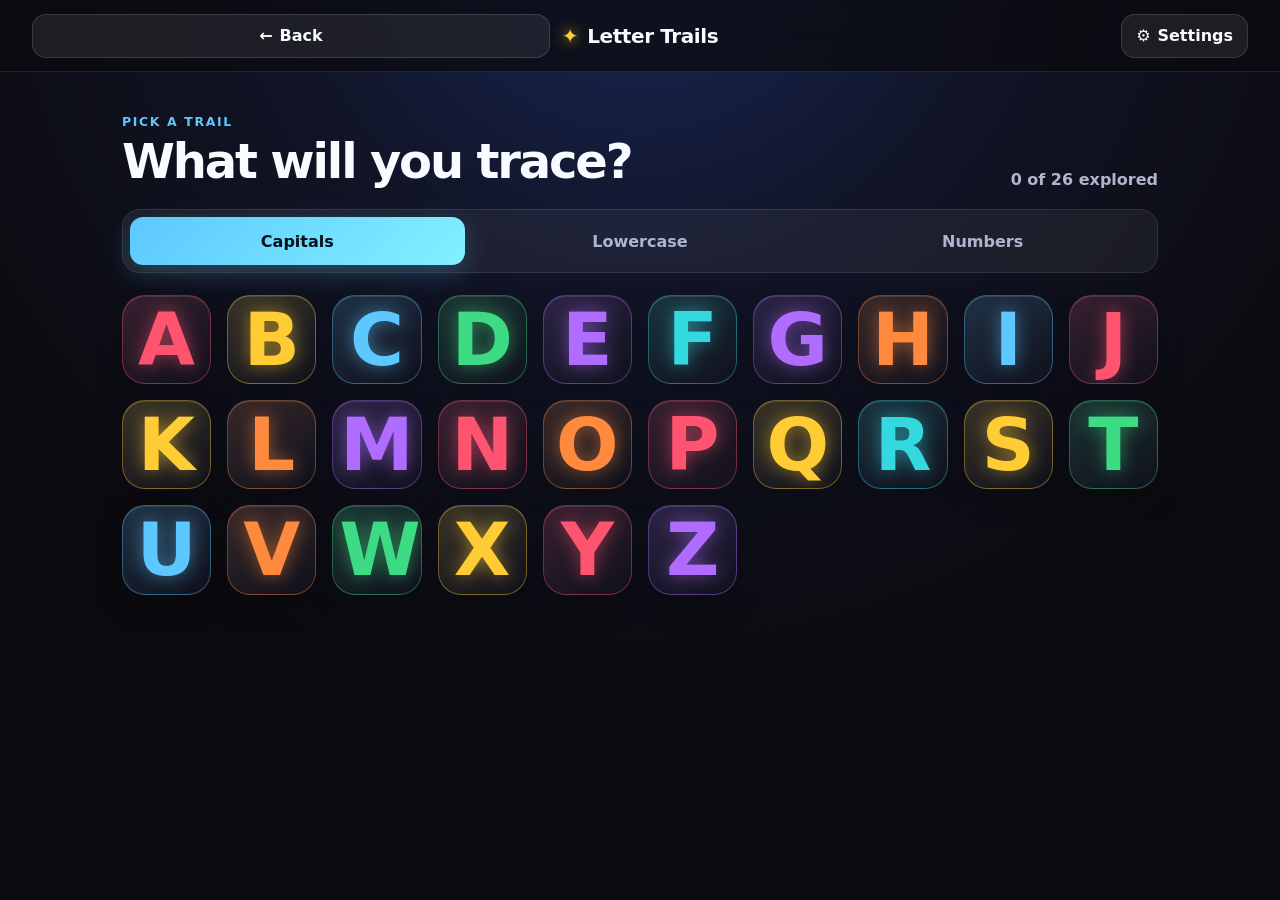
==== games/letter-trails/index.html @ 6b203bb9 "Add Letter Trails tracing game" ====
<!doctype html>
<html lang="en">
<head>
  <meta charset="utf-8" />
  <meta name="viewport" content="width=device-width,initial-scale=1,maximum-scale=1,user-scalable=no" />
  <meta name="theme-color" content="#0b0b0f" />
  <title>Letter Trails</title>
  <link rel="stylesheet" href="style.css?v=3" />
</head>
<body>
  <div id="app">
    <header class="topbar">
      <a id="back-btn" class="control back" href="../../" aria-label="Back"><span aria-hidden="true">←</span><span>Back</span></a>
      <div class="brand">
        <span class="brand-mark" aria-hidden="true">✦</span>
        <span>Letter Trails</span>
      </div>
      <div class="top-actions">
        <button id="help-btn" class="control hidden" type="button"><span aria-hidden="true">▶</span><span>Help</span></button>
        <button id="settings-btn" class="control" type="button" aria-label="Settings" aria-haspopup="dialog"><span aria-hidden="true">⚙</span><span class="wide-label">Settings</span></button>
      </div>
    </header>

    <main>
      <section id="picker-view" class="view active" aria-labelledby="picker-title">
        <div class="picker-heading">
          <div>
            <p class="eyebrow">Pick a trail</p>
            <h1 id="picker-title">What will you trace?</h1>
          </div>
          <p id="explored-count" class="explored">0 of 26 explored</p>
        </div>
        <div class="tabs" role="tablist" aria-label="Character type">
          <button role="tab" data-mode="capitals" aria-selected="true">Capitals</button>
          <button role="tab" data-mode="lowercase" aria-selected="false">Lowercase</button>
          <button role="tab" data-mode="numbers" aria-selected="false">Numbers</button>
        </div>
        <div id="character-grid" class="character-grid" aria-live="polite"></div>
      </section>

      <section id="trace-view" class="view" aria-labelledby="trace-title">
        <div class="trace-intro">
          <div class="word-sticker" id="word-sticker" aria-hidden="true">🍎</div>
          <div>
            <p class="eyebrow" id="trace-kicker">Uppercase A</p>
            <h1 id="trace-title">A is for Apple</h1>
            <p id="instruction" class="instruction" aria-live="polite">Drag the apple from number 1.</p>
          </div>
        </div>

        <div id="trace-card" class="trace-card">
          <svg id="trace-svg" viewBox="0 0 100 100" role="img" aria-labelledby="svg-title svg-desc">
            <title id="svg-title">Letter tracing activity</title>
            <desc id="svg-desc">Follow each glowing path in number order.</desc>
            <defs>
              <filter id="soft-glow" x="-40%" y="-40%" width="180%" height="180%">
                <feGaussianBlur stdDeviation="2.2" result="blur" />
                <feMerge><feMergeNode in="blur"/><feMergeNode in="SourceGraphic"/></feMerge>
              </filter>
            </defs>
            <g id="guide-layer"></g>
            <g id="progress-layer"></g>
            <g id="cue-layer"></g>
          </svg>
          <div id="companion" class="companion" aria-hidden="true">🍎</div>
          <div id="loading-card" class="loading-card hidden" aria-live="polite">
            <div class="loading-friend">✦</div>
            <p>Getting your tracing friend ready…</p>
          </div>
        </div>

        <div class="trace-footer">
          <span id="stroke-count">Stroke 1 of 3</span>
          <button id="choose-btn" class="secondary" type="button">Choose another</button>
        </div>
      </section>
    </main>

    <div id="celebration" class="celebration hidden" aria-live="assertive">
      <div id="confetti" class="confetti" aria-hidden="true"></div>
      <div class="celebration-card">
        <div id="celebration-friend" class="celebration-friend">🍎</div>
        <p class="eyebrow">Trail complete</p>
        <h2 id="celebration-title">You did it!</h2>
        <p id="celebration-copy">A is for Apple.</p>
        <div class="celebration-actions">
          <button id="again-btn" class="primary" type="button">Trace again</button>
          <button id="celebration-choose-btn" class="secondary" type="button">Choose another</button>
        </div>
      </div>
    </div>

    <div id="settings-modal" class="modal-wrap hidden" role="dialog" aria-modal="true" aria-labelledby="settings-title">
      <div class="modal-card">
        <div class="modal-head"><h2 id="settings-title">Settings</h2><button id="settings-close" class="close" aria-label="Close settings">×</button></div>
        <label class="setting-row"><span><strong>Narration</strong><small>Letter names, sounds, and hints</small></span><input id="narration-toggle" type="checkbox" checked /></label>
        <label class="setting-row"><span><strong>Sound effects</strong><small>Sparkles and celebrations</small></span><input id="effects-toggle" type="checkbox" checked /></label>
        <button id="reset-demos" class="settings-action" type="button">Replay first-time demos</button>
        <button id="reset-progress" class="settings-action danger" type="button">Hold to reset progress</button>
        <p id="storage-note" class="storage-note hidden">Progress cannot be saved in this browser, but you can still play.</p>
      </div>
    </div>
  </div>
  <script src="data.js?v=3"></script>
  <script src="app.js?v=3"></script>
</body>
</html>
---- games/letter-trails/style.css ----
:root {
  color-scheme: dark;
  --bg: #0b0b0f;
  --panel: rgba(22, 24, 38, .82);
  --panel-2: rgba(31, 34, 53, .9);
  --ink: #f8fbff;
  --dim: #aeb6ce;
  --cyan: #5cc8ff;
  --pink: #ff5470;
  --gold: #ffcc33;
  --green: #3ddc84;
  --violet: #b06cff;
  --orange: #ff8a3d;
  font-family: Inter, ui-rounded, "SF Pro Rounded", system-ui, -apple-system, BlinkMacSystemFont, "Segoe UI", sans-serif;
}
* { box-sizing: border-box; }
html, body { margin: 0; min-height: 100%; background: var(--bg); color: var(--ink); }
body { min-height: 100dvh; overflow-x: hidden; background: radial-gradient(circle at 50% -10%, #18295a 0, #111426 32%, #0b0b0f 68%); }
button, a { font: inherit; }
button { color: inherit; }
button:focus-visible, a:focus-visible { outline: 3px solid var(--gold); outline-offset: 3px; }
.hidden { display: none !important; }
.topbar { height: 72px; display: grid; grid-template-columns: 1fr auto 1fr; align-items: center; gap: 12px; padding: 12px clamp(12px, 3vw, 32px); position: sticky; top: 0; z-index: 20; background: rgba(11, 11, 15, .74); border-bottom: 1px solid rgba(255,255,255,.09); backdrop-filter: blur(18px); }
.brand { display: flex; align-items: center; gap: 9px; font-weight: 900; font-size: clamp(1rem, 2vw, 1.25rem); letter-spacing: -.02em; }
.brand-mark { color: var(--gold); text-shadow: 0 0 14px var(--gold); }
.top-actions { justify-self: end; display: flex; gap: 8px; }
.control { min-height: 44px; border: 1px solid rgba(255,255,255,.13); border-radius: 14px; padding: 0 14px; background: rgba(255,255,255,.075); color: var(--ink); display: inline-flex; align-items: center; justify-content: center; gap: 7px; text-decoration: none; cursor: pointer; font-weight: 800; }
.control:hover { background: rgba(255,255,255,.13); }
main { width: min(1120px, 100%); margin: 0 auto; padding: clamp(18px, 4vw, 42px); }
.view { display: none; }
.view.active { display: block; }
.picker-heading { display: flex; align-items: end; justify-content: space-between; gap: 20px; margin-bottom: 20px; }
.eyebrow { margin: 0 0 4px; color: var(--cyan); font-size: .78rem; font-weight: 900; text-transform: uppercase; letter-spacing: .13em; }
h1, h2, p { margin-top: 0; }
h1 { margin-bottom: 0; font-size: clamp(1.65rem, 4vw, 3rem); letter-spacing: -.045em; }
.explored { margin: 0; color: var(--dim); white-space: nowrap; font-weight: 750; }
.tabs { display: grid; grid-template-columns: repeat(3, 1fr); gap: 8px; padding: 7px; margin-bottom: 22px; background: rgba(255,255,255,.055); border: 1px solid rgba(255,255,255,.09); border-radius: 18px; }
.tabs button { min-height: 48px; border: 0; border-radius: 13px; background: transparent; color: var(--dim); cursor: pointer; font-weight: 900; }
.tabs button[aria-selected="true"] { color: #071018; background: linear-gradient(135deg, var(--cyan), #82f1ff); box-shadow: 0 8px 26px rgba(92,200,255,.24); }
.character-grid { display: grid; grid-template-columns: repeat(auto-fill, minmax(86px, 1fr)); gap: clamp(9px, 1.8vw, 16px); }
.character-tile { --accent: var(--cyan); aspect-ratio: 1; border: 1px solid color-mix(in srgb, var(--accent) 38%, transparent); border-radius: 23px; background: linear-gradient(150deg, color-mix(in srgb, var(--accent) 15%, #151725), rgba(17,18,29,.92)); box-shadow: inset 0 1px rgba(255,255,255,.11), 0 12px 28px rgba(0,0,0,.19); cursor: pointer; position: relative; overflow: hidden; display: grid; place-items: center; transition: transform .16s ease, box-shadow .16s ease; }
.character-tile:hover { transform: translateY(-3px); box-shadow: 0 13px 30px color-mix(in srgb, var(--accent) 15%, transparent); }
.tile-char { font-size: clamp(2.6rem, 7vw, 4.6rem); font-weight: 900; line-height: 1; color: var(--accent); text-shadow: 0 0 18px color-mix(in srgb, var(--accent) 55%, transparent); }
.tile-star { position: absolute; right: 8px; top: 6px; color: var(--gold); filter: drop-shadow(0 0 6px var(--gold)); }
.trace-intro { max-width: 760px; margin: 0 auto 14px; display: flex; align-items: center; justify-content: center; gap: 16px; text-align: left; }
.word-sticker { width: 72px; height: 72px; flex: 0 0 auto; display: grid; place-items: center; border-radius: 22px; font-size: 2.8rem; background: rgba(255,255,255,.09); box-shadow: inset 0 1px rgba(255,255,255,.18), 0 0 26px rgba(92,200,255,.15); }
.trace-intro h1 { font-size: clamp(1.35rem, 4vw, 2.3rem); }
.instruction { margin: 5px 0 0; color: var(--dim); font-weight: 700; }
.trace-card { --accent: var(--cyan); width: min(calc(100dvh - 330px), 680px, 100%); min-width: min(100%, 300px); aspect-ratio: 1; margin: 0 auto; position: relative; overflow: hidden; border-radius: clamp(23px, 5vw, 42px); border: 1px solid color-mix(in srgb, var(--accent) 42%, rgba(255,255,255,.08)); background: radial-gradient(circle at 50% 38%, color-mix(in srgb, var(--accent) 11%, transparent), transparent 48%), linear-gradient(160deg, rgba(30,34,54,.95), rgba(11,12,21,.97)); box-shadow: inset 0 1px rgba(255,255,255,.12), 0 20px 60px rgba(0,0,0,.38), 0 0 44px color-mix(in srgb, var(--accent) 10%, transparent); touch-action: none; user-select: none; }
#trace-svg { display: block; width: 100%; height: 100%; overflow: visible; }
.guide-halo { fill: none; stroke: rgba(255,255,255,.09); stroke-width: 12; stroke-linecap: round; stroke-linejoin: round; }
.guide-path { fill: none; stroke: color-mix(in srgb, var(--accent) 38%, #70809e); stroke-width: 2.15; stroke-linecap: round; stroke-linejoin: round; stroke-dasharray: 1.8 3.2; opacity: .82; }
.progress-path { fill: none; stroke: var(--accent); stroke-width: 8.5; stroke-linecap: round; stroke-linejoin: round; filter: url(#soft-glow); }
.start-ring { fill: #121524; stroke: var(--accent); stroke-width: 1.7; filter: url(#soft-glow); }
.start-number { fill: white; font: 900 4.8px system-ui, sans-serif; text-anchor: middle; dominant-baseline: central; pointer-events: none; }
.direction-dot { fill: var(--accent); filter: url(#soft-glow); }
.cue-active .start-ring { animation: pulse 1.2s infinite ease-in-out; }
.companion { position: absolute; left: 50%; top: 50%; width: clamp(54px, 13%, 86px); aspect-ratio: 1; display: grid; place-items: center; transform: translate(-50%, -92%); border: 3px solid rgba(255,255,255,.82); border-radius: 50%; background: #f8fbff; font-size: clamp(1.8rem, 6vw, 3.1rem); filter: drop-shadow(0 7px 11px rgba(0,0,0,.45)) drop-shadow(0 0 12px var(--accent)); pointer-events: none; transition: left .06s linear, top .06s linear; z-index: 5; }
.companion.waiting { animation: friendPulse 1.2s infinite ease-in-out; }
.trace-footer { width: min(680px, 100%); margin: 14px auto 0; display: flex; align-items: center; justify-content: space-between; gap: 12px; color: var(--dim); font-weight: 800; }
button.primary, button.secondary { min-height: 48px; border-radius: 15px; padding: 0 18px; cursor: pointer; font-weight: 900; }
.primary { border: 0; color: #081018; background: linear-gradient(135deg, var(--gold), #ffec7a); box-shadow: 0 8px 24px rgba(255,204,51,.24); }
.secondary { border: 1px solid rgba(255,255,255,.14); color: var(--ink); background: rgba(255,255,255,.075); }
.celebration, .modal-wrap { position: fixed; inset: 0; z-index: 50; display: grid; place-items: center; padding: 20px; background: rgba(4,5,10,.76); backdrop-filter: blur(13px); }
.celebration-card, .modal-card { width: min(460px, 100%); padding: clamp(24px, 6vw, 40px); text-align: center; border: 1px solid rgba(255,255,255,.14); border-radius: 30px; background: linear-gradient(160deg, rgba(36,40,64,.97), rgba(15,16,27,.98)); box-shadow: 0 28px 80px rgba(0,0,0,.52); }
.celebration-friend { font-size: 5rem; animation: bounce .7s infinite alternate ease-in-out; }
.celebration-friend.count-scene { min-height: 95px; display: flex; flex-wrap: wrap; align-items: center; justify-content: center; gap: 5px; font-size: clamp(1.25rem, 6vw, 2.35rem); animation: none; }
.celebration-card h2 { margin-bottom: 6px; font-size: clamp(2rem, 8vw, 3.4rem); }
.celebration-card > p:not(.eyebrow) { color: var(--dim); font-size: 1.1rem; }
.celebration-actions { display: grid; grid-template-columns: 1fr 1fr; gap: 10px; margin-top: 24px; }
.confetti { position: absolute; inset: 0; pointer-events: none; overflow: hidden; }
.confetti i { position: absolute; top: -10%; width: 10px; height: 18px; border-radius: 4px; animation: fall 1.8s linear forwards; }
.modal-card { text-align: left; }
.modal-head { display: flex; justify-content: space-between; align-items: center; margin-bottom: 12px; }
.modal-head h2 { margin: 0; }
.close { width: 44px; height: 44px; border: 0; border-radius: 50%; color: var(--ink); background: rgba(255,255,255,.08); font-size: 1.8rem; cursor: pointer; }
.setting-row { min-height: 68px; display: flex; align-items: center; justify-content: space-between; gap: 16px; border-bottom: 1px solid rgba(255,255,255,.09); }
.setting-row span { display: grid; gap: 2px; }
.setting-row small { color: var(--dim); }
.setting-row input { width: 25px; height: 25px; accent-color: var(--cyan); }
.settings-action { width: 100%; min-height: 48px; margin-top: 12px; border: 1px solid rgba(255,255,255,.12); border-radius: 14px; color: var(--ink); background: rgba(255,255,255,.06); cursor: pointer; font-weight: 850; }
.settings-action.danger { color: #ff91a4; border-color: rgba(255,84,112,.28); }
.settings-action.holding { background: linear-gradient(90deg, rgba(255,84,112,.35) var(--hold, 0%), rgba(255,255,255,.06) var(--hold, 0%)); }
.storage-note { margin: 15px 0 0; color: var(--gold); font-size: .88rem; }
.loading-card { position: absolute; inset: 0; display: grid; place-content: center; text-align: center; background: rgba(12,14,24,.92); z-index: 10; }
.loading-friend { font-size: 4rem; color: var(--gold); animation: spin 1.3s linear infinite; }
.loading-card p { color: var(--dim); font-weight: 800; }
@keyframes pulse { 50% { transform: scale(1.16); transform-origin: center; opacity: .68; } }
@keyframes friendPulse { 50% { transform: translate(-50%, -98%) scale(1.07); } }
@keyframes bounce { to { transform: translateY(-12px) rotate(4deg); } }
@keyframes fall { to { transform: translateY(115vh) rotate(680deg); } }
@keyframes spin { to { transform: rotate(360deg); } }
@media (max-width: 620px) {
  .topbar { grid-template-columns: 1fr auto 1fr; height: 62px; padding: 9px; }
  .brand span:last-child { display: none; }
  .wide-label { display: none; }
  .control { padding: 0 11px; }
  main { padding: 16px 12px 24px; }
  .picker-heading { align-items: start; }
  .explored { font-size: .82rem; }
  .character-grid { grid-template-columns: repeat(4, 1fr); }
  .trace-intro { justify-content: flex-start; }
  .word-sticker { width: 58px; height: 58px; font-size: 2.2rem; border-radius: 17px; }
  .trace-card { width: min(calc(100dvh - 235px), 100%); min-width: min(100%, 265px); }
  .trace-footer { font-size: .83rem; }
  .celebration-actions { grid-template-columns: 1fr; }
}
@media (max-height: 620px) and (orientation: landscape) {
  .topbar { position: fixed; left: 0; right: 0; }
  main { padding-top: 76px; }
  #trace-view.active { display: grid; grid-template-columns: minmax(210px, 1fr) minmax(320px, 58vh); grid-template-rows: 1fr auto; gap: 10px 22px; align-items: center; }
  .trace-intro { grid-row: 1 / 3; align-self: center; }
  .trace-card { width: min(58vh, 520px); grid-column: 2; }
  .trace-footer { grid-column: 2; }
}
@media (prefers-reduced-motion: reduce) {
  *, *::before, *::after { animation-duration: .001ms !important; animation-iteration-count: 1 !important; scroll-behavior: auto !important; transition-duration: .001ms !important; }
}
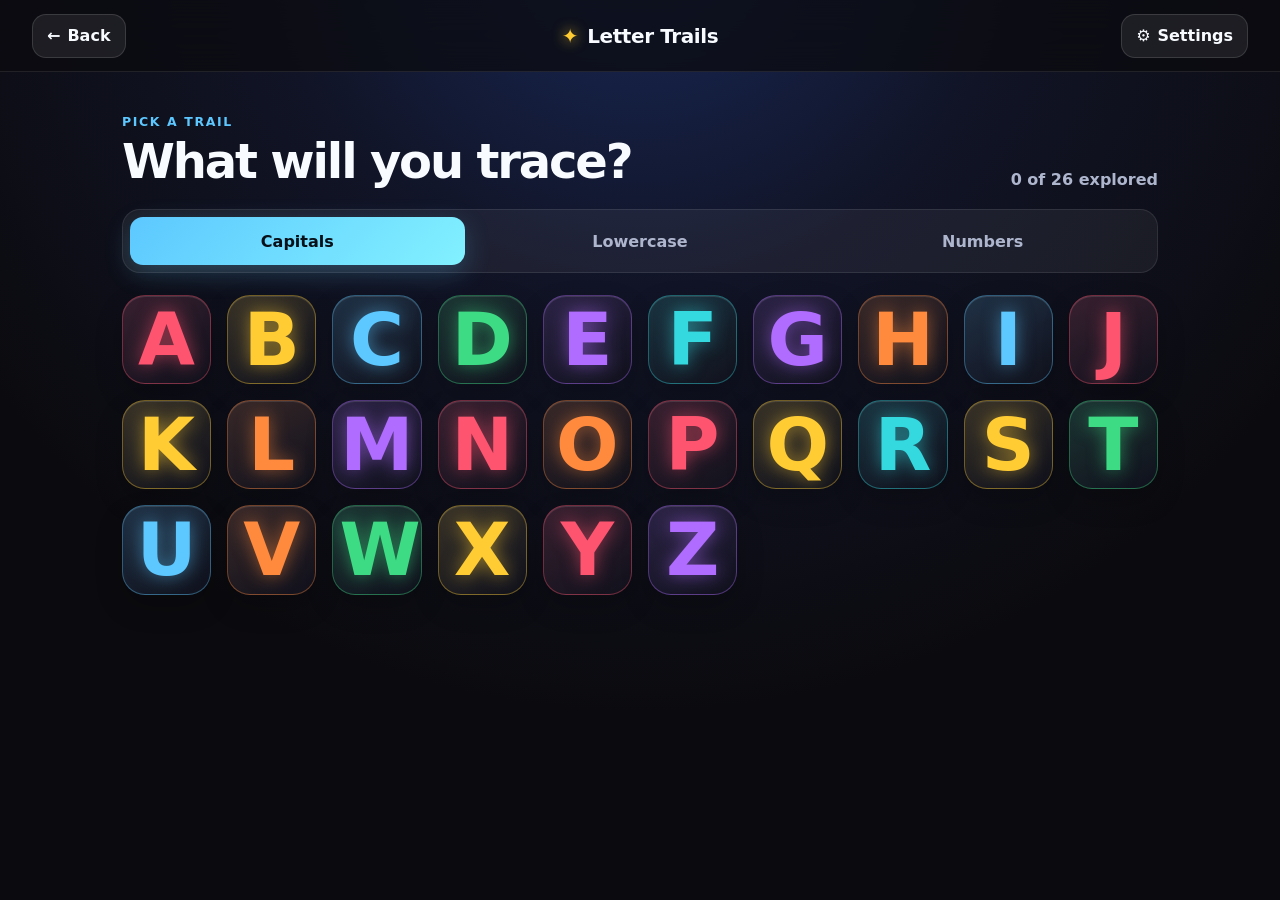
==== commit f36cdf14: "Keep Letter Trails back control compact" ====
--- a/games/letter-trails/index.html
+++ b/games/letter-trails/index.html
@@ -5,7 +5,7 @@
   <meta name="viewport" content="width=device-width,initial-scale=1,maximum-scale=1,user-scalable=no" />
   <meta name="theme-color" content="#0b0b0f" />
   <title>Letter Trails</title>
-  <link rel="stylesheet" href="style.css?v=3" />
+  <link rel="stylesheet" href="style.css?v=7" />
 </head>
 <body>
   <div id="app">
@@ -53,7 +53,7 @@
             <title id="svg-title">Letter tracing activity</title>
             <desc id="svg-desc">Follow each glowing path in number order.</desc>
             <defs>
-              <filter id="soft-glow" x="-40%" y="-40%" width="180%" height="180%">
+              <filter id="soft-glow" x="-20" y="-20" width="140" height="140" filterUnits="userSpaceOnUse">
                 <feGaussianBlur stdDeviation="2.2" result="blur" />
                 <feMerge><feMergeNode in="blur"/><feMergeNode in="SourceGraphic"/></feMerge>
               </filter>
@@ -93,15 +93,15 @@
     <div id="settings-modal" class="modal-wrap hidden" role="dialog" aria-modal="true" aria-labelledby="settings-title">
       <div class="modal-card">
         <div class="modal-head"><h2 id="settings-title">Settings</h2><button id="settings-close" class="close" aria-label="Close settings">×</button></div>
-        <label class="setting-row"><span><strong>Narration</strong><small>Letter names, sounds, and hints</small></span><input id="narration-toggle" type="checkbox" checked /></label>
+        <label class="setting-row"><span><strong>Narration</strong><small>Letter names, sounds, and hints</small></span><input id="narration-toggle" type="checkbox" /></label>
         <label class="setting-row"><span><strong>Sound effects</strong><small>Sparkles and celebrations</small></span><input id="effects-toggle" type="checkbox" checked /></label>
-        <button id="reset-demos" class="settings-action" type="button">Replay first-time demos</button>
+        <button id="reset-demos" class="settings-action" type="button">Replay introductory demo</button>
         <button id="reset-progress" class="settings-action danger" type="button">Hold to reset progress</button>
         <p id="storage-note" class="storage-note hidden">Progress cannot be saved in this browser, but you can still play.</p>
       </div>
     </div>
   </div>
-  <script src="data.js?v=3"></script>
-  <script src="app.js?v=3"></script>
+  <script src="data.js?v=6"></script>
+  <script src="app.js?v=6"></script>
 </body>
 </html>
--- a/games/letter-trails/style.css
+++ b/games/letter-trails/style.css
@@ -26,6 +26,7 @@
 .top-actions { justify-self: end; display: flex; gap: 8px; }
 .control { min-height: 44px; border: 1px solid rgba(255,255,255,.13); border-radius: 14px; padding: 0 14px; background: rgba(255,255,255,.075); color: var(--ink); display: inline-flex; align-items: center; justify-content: center; gap: 7px; text-decoration: none; cursor: pointer; font-weight: 800; }
 .control:hover { background: rgba(255,255,255,.13); }
+.back { justify-self: start; }
 main { width: min(1120px, 100%); margin: 0 auto; padding: clamp(18px, 4vw, 42px); }
 .view { display: none; }
 .view.active { display: block; }
